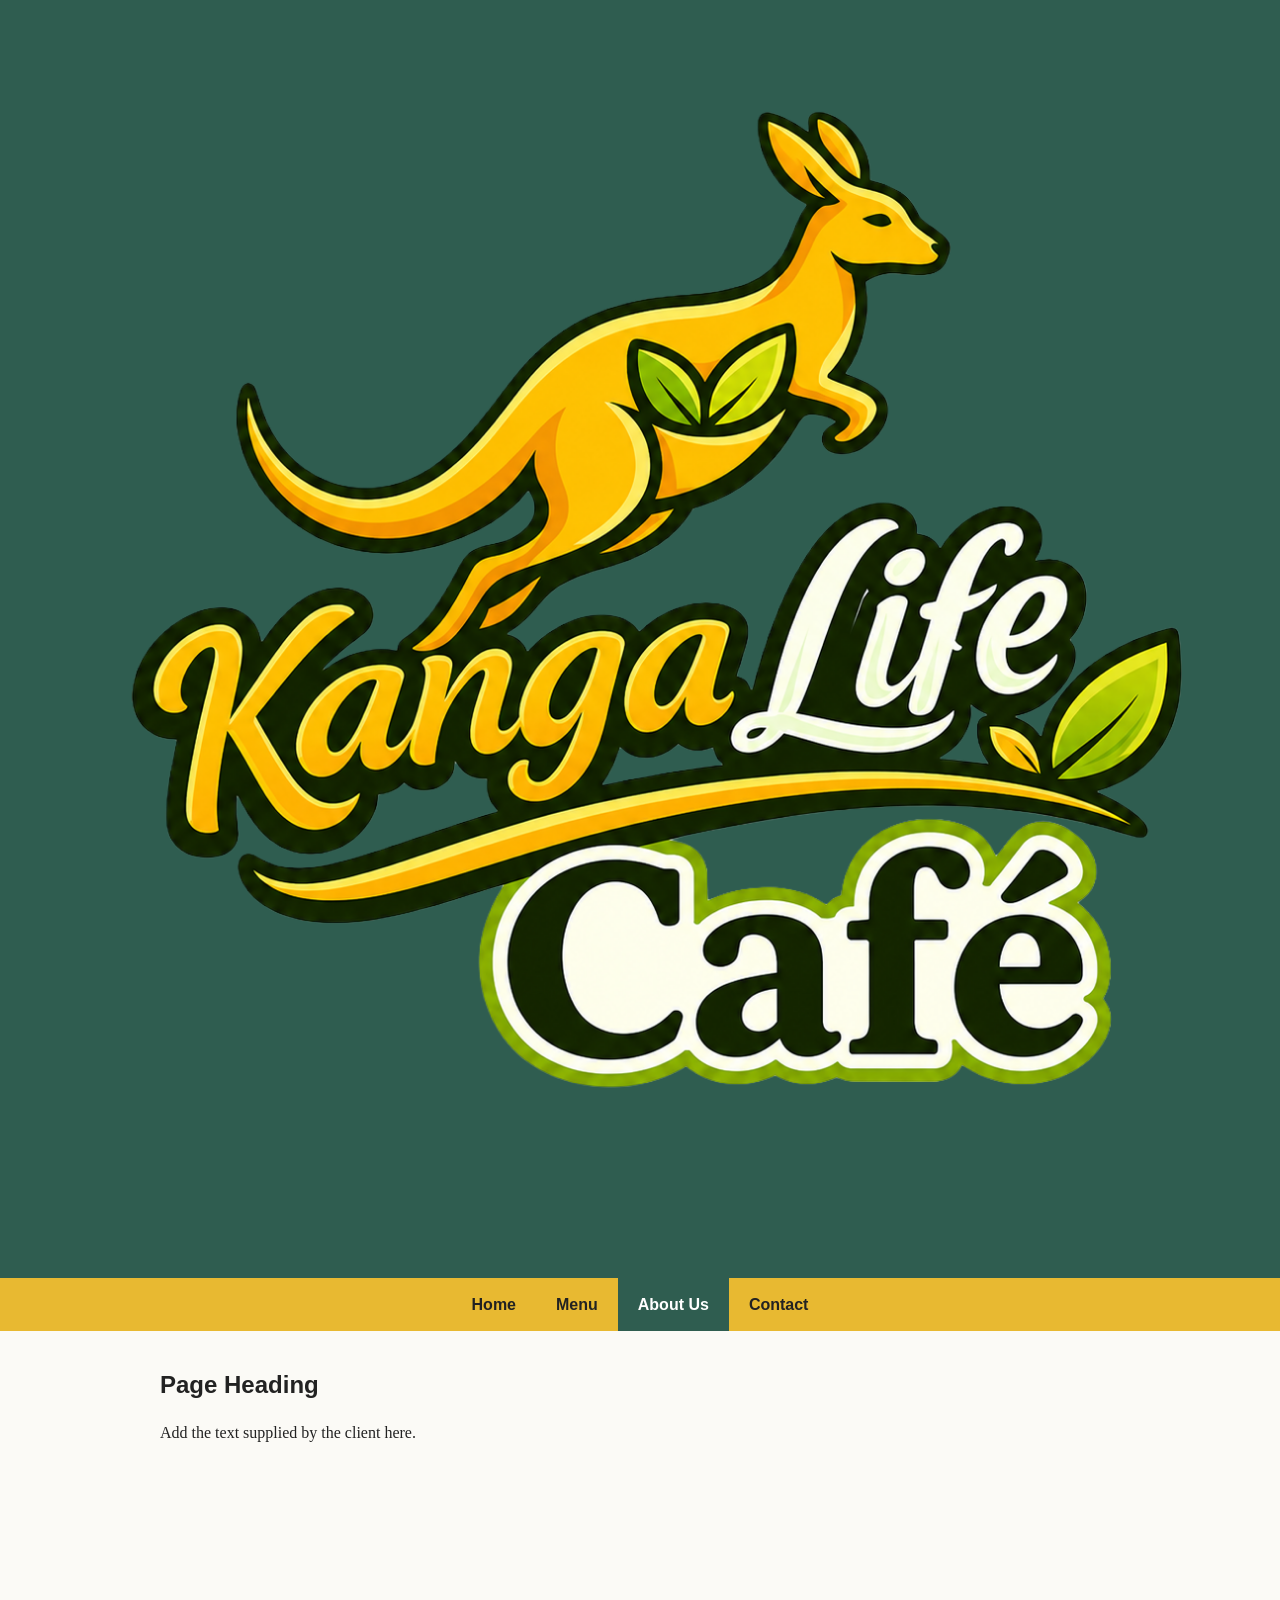
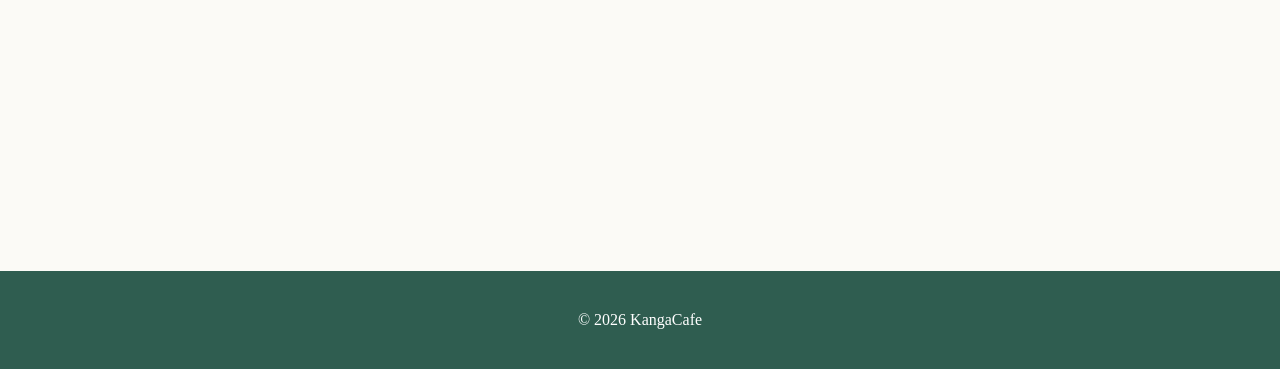
==== about.html @ fd99ebbf "new file:   about.html 	new file:   contact.html 	new file:   index.html 	new file:   menu.html 	new" ====
<!DOCTYPE html>
<!-- KangaCafe starter template.
     Copy this file to create menu.html, about.html and contact.html. -->
<html lang="en">
<head>
  <meta charset="UTF-8">
  <meta name="viewport" content="width=device-width, initial-scale=1.0">

  <!-- Change the title on each page -->
  <title>About Us | KangaCafe</title>

  <!-- Links to the shared stylesheet. Keep this on every page. -->
  <link rel="stylesheet" href="style.css">
</head>

<body>

  <!-- Header: insert the logo here and link it to the Home page.
       Keep on every page. -->
  <header>
    	<a href="index.html">
          <img src="images/kanga-cafe-logo.png" alt="Kanga Cafe Logo">
			</a>	
  </header>

  <!-- Navigation: replace each # with the correct page link.
       Move class="active" to the link for the current page. -->
  <nav>
    <ul>
      <li><a href="index.html">Home</a></li>
      <li><a href="menu.html">Menu</a></li>
      <li><a href="about.html" class="active">About Us</a></li>
      <li><a href="contact.html">Contact</a></li>
    </ul>
  </nav>

  <!-- Main content: replace with this page's content from the client's email.
       Images go in the images folder. -->
  <main>

    <section>
      <h1>Page Heading</h1>
      <p>Add the text supplied by the client here.</p>
    </section>

  </main>

  <!-- Footer: add the footer text from the client's email. Keep on every page. -->
  <footer>
    <p>&copy; 2026 KangaCafe</p>
  </footer>

</body>
</html>
---- style.css ----
/* =========================================================
   KangaCafe - Stylesheet
   =========================================================
   This one file styles EVERY page of the website.
   Each HTML page links to it in the <head> with:

     <link rel="stylesheet" href="style.css">

   Change a style here and it changes on all pages.
   Keep this file in the same folder as your HTML files.
   ========================================================= */

/* =====================================================
   COLOURS - change them here and the whole site updates
   ===================================================== */
:root {
  --main-colour: #2f5d50;    /* eucalyptus green - header, footer */
  --accent-colour: #e8b931;  /* wattle yellow - navigation bar */
  --background: #fbfaf6;     /* page background */
  --text-colour: #222222;    /* normal text */
  --light-text: #ffffff;     /* text on green areas */
}

/* =====================================================
   BASIC PAGE SETUP
   ===================================================== */
* {
  box-sizing: border-box;
}

body {
  margin: 0;
  font-family: Georgia, "Times New Roman", serif;
  background-color: var(--background);
  color: var(--text-colour);
  line-height: 1.6;
}

h1, h2, h3 {
  font-family: Arial, Helvetica, sans-serif;
  line-height: 1.2;
}

img {
  max-width: 100%;
}

/* =====================================================
   HEADER - logo and cafe name
   ===================================================== */
header {
  background-color: var(--main-colour);
  padding: 15px 20px;
  text-align: center;
}

/* The logo is a link back to the Home page */
.logo {
  display: inline-flex;
  align-items: center;
  gap: 12px;
  color: var(--light-text);
  text-decoration: none;
}

.logo img {
  height: 90px;
  width: auto;
}

.logo span {
  font-family: Arial, Helvetica, sans-serif;
  font-size: 2.2rem;
  font-weight: bold;
}

/* =====================================================
   NAVIGATION BAR
   ===================================================== */
nav {
  background-color: var(--accent-colour);
}

nav ul {
  list-style: none;
  margin: 0;
  padding: 0;
  display: flex;
  justify-content: center;
  flex-wrap: wrap;
}

nav a {
  display: block;
  padding: 14px 20px;
  color: var(--text-colour);
  text-decoration: none;
  font-family: Arial, Helvetica, sans-serif;
  font-weight: bold;
}

/* Highlight when the mouse is over a link */
nav a:hover,
nav a:focus {
  background-color: var(--main-colour);
  color: var(--light-text);
}

/* Highlight the page you are currently on */
nav a.active {
  background-color: var(--main-colour);
  color: var(--light-text);
}

/* =====================================================
   MAIN CONTENT AREA
   ===================================================== */
main {
  max-width: 1000px;
  margin: 0 auto;
  padding: 20px;
  min-height: 60vh;
}

section {
  margin-bottom: 40px;
}

/* =====================================================
   ADD YOUR OWN STYLES BELOW
   e.g. for tables, menu items, staff profiles and forms
   ===================================================== */



/* =====================================================
   FOOTER
   ===================================================== */
footer {
  background-color: var(--main-colour);
  color: var(--light-text);
  text-align: center;
  padding: 20px;
}
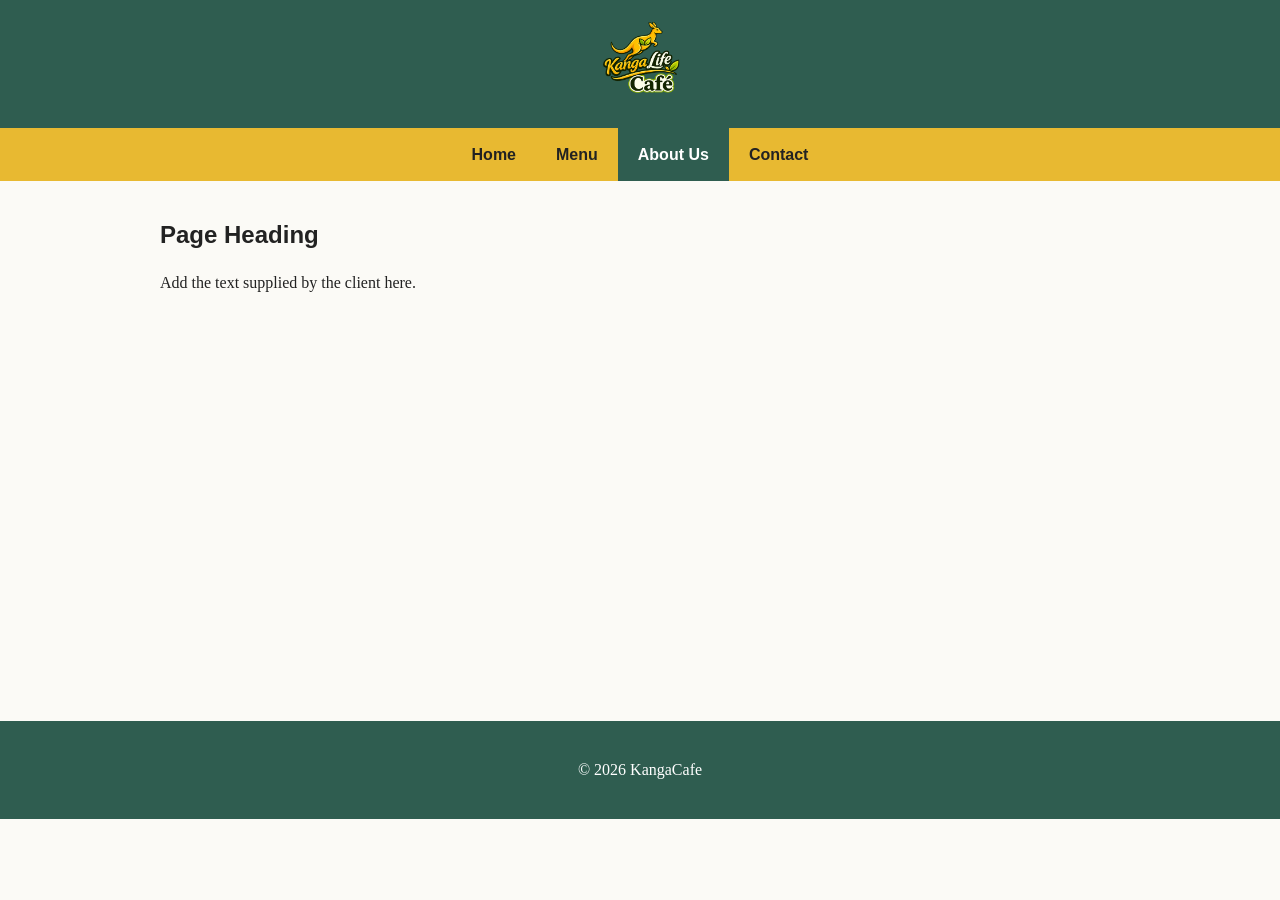
==== commit 07b46ee0: "modified:   about.html 	modified:   contact.html 	modified:   menu.html fixed header logo stying on " ====
--- a/about.html
+++ b/about.html
@@ -15,13 +15,13 @@
 
 <body>
 
-  <!-- Header: insert the logo here and link it to the Home page.
+ <!-- Header: insert the logo here and link it to the Home page.
        Keep on every page. -->
   <header>
-    	<a href="index.html">
-          <img src="images/kanga-cafe-logo.png" alt="Kanga Cafe Logo">
-			</a>	
-  </header>
+    	<a href="index.html" class="logo">
+				<img src="images/kanga-cafe-logo.png" alt="Kanga Cafe Logo" class="logo">
+			</a>
+	</header>
 
   <!-- Navigation: replace each # with the correct page link.
        Move class="active" to the link for the current page. -->
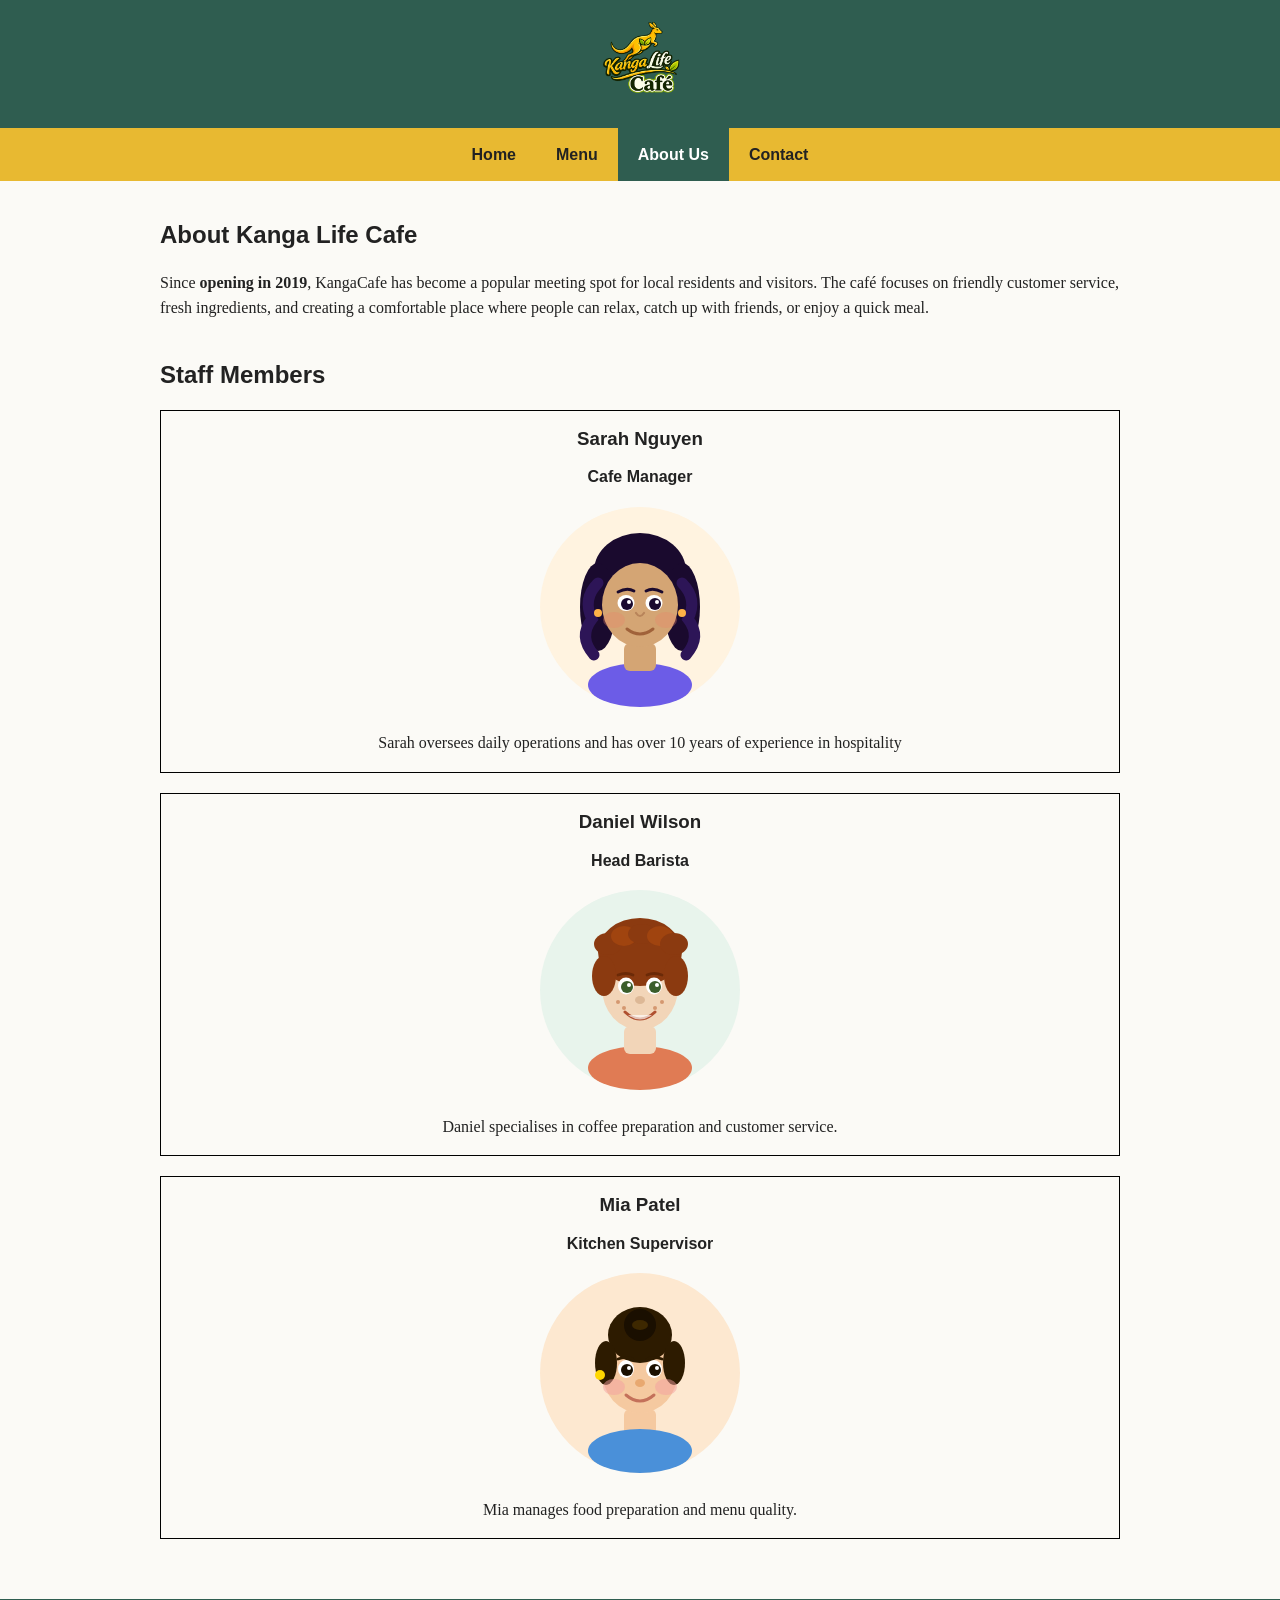
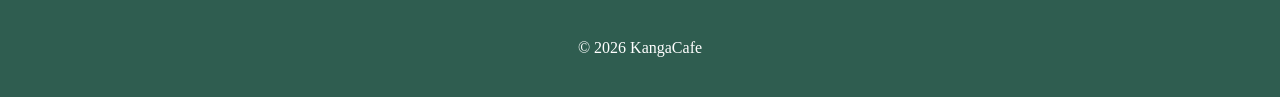
==== commit 585ff8c1: "Added "about" information Added staff member pics + bios Needed to rename some .svg images to match " ====
--- a/about.html
+++ b/about.html
@@ -39,9 +39,32 @@
   <main>
 
     <section>
-      <h1>Page Heading</h1>
-      <p>Add the text supplied by the client here.</p>
+      <h1>About Kanga Life Cafe</h1>
+      <p>Since <strong>opening in 2019</strong>, KangaCafe has become a popular meeting spot for local residents and visitors. The café focuses on friendly customer service, fresh ingredients, and creating a comfortable place where people can relax, catch up with friends, or enjoy a quick meal. </p>
     </section>
+
+    <section>
+      <h2>Staff Members</h2>
+      <article class="menu-item">
+        <h3>Sarah Nguyen</h3>
+        <h4>Cafe Manager</h4>
+        <img src="images/sarah.svg" alt="A portrait of Sarah Nguyen.">
+        <p>Sarah oversees daily operations and has over 10 years of experience in hospitality</p>
+      </article>
+
+      <article class="menu-item">
+        <h3>Daniel Wilson</h3>
+        <h4>Head Barista</h4>
+        <img src="images/daniel.svg" alt="A portrait of Daniel Wilson.">
+        <p>Daniel specialises in coffee preparation and customer service.</p>
+      </article>
+
+      <article class="menu-item">
+        <h3>Mia Patel</h3>
+        <h4>Kitchen Supervisor</h4>
+        <img src="images/mia.svg" alt="A portrait of Mia Patel.">
+      <p>Mia manages food preparation and menu quality.</p>
+      </article>
 
   </main>
 
--- a/style.css
+++ b/style.css
@@ -131,7 +131,24 @@
    e.g. for tables, menu items, staff profiles and forms
    ===================================================== */
 
+/*Formatting a card for each menu item*/
 
+.menu-item {
+  border: 1px black solid;
+  text-align:center;
+  margin-block: 20px;
+}
+
+.menu-item h2, h3, h4 {
+  font-family: Arial, Helvetica, sans-serif;
+  line-height: 1;
+  font-size-adjust: 80%;
+  padding-block: 0px;
+}
+
+.menu-item img {
+  max-width: 200px;
+}
 
 /* =====================================================
    FOOTER
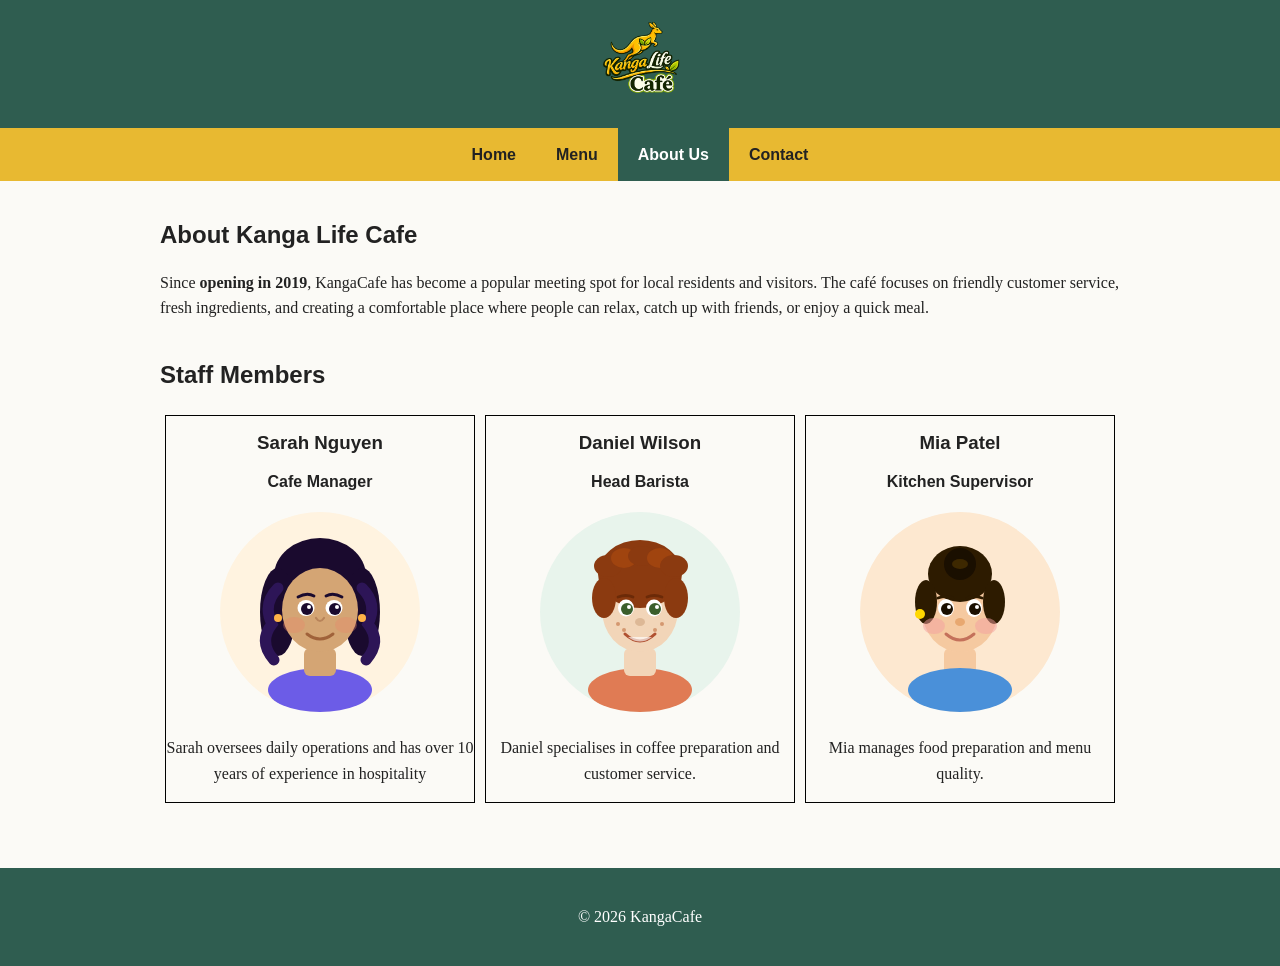
==== commit c5c7526d: "finished placeholder "contact us" form on contact.html included styling for forms on style.css modif" ====
--- a/about.html
+++ b/about.html
@@ -2,6 +2,7 @@
 <!-- KangaCafe starter template.
      Copy this file to create menu.html, about.html and contact.html. -->
 <html lang="en">
+
 <head>
   <meta charset="UTF-8">
   <meta name="viewport" content="width=device-width, initial-scale=1.0">
@@ -15,13 +16,13 @@
 
 <body>
 
- <!-- Header: insert the logo here and link it to the Home page.
+  <!-- Header: insert the logo here and link it to the Home page.
        Keep on every page. -->
   <header>
-    	<a href="index.html" class="logo">
-				<img src="images/kanga-cafe-logo.png" alt="Kanga Cafe Logo" class="logo">
-			</a>
-	</header>
+    <a href="index.html" class="logo">
+      <img src="images/kanga-cafe-logo.png" alt="Kanga Cafe Logo" class="logo">
+    </a>
+  </header>
 
   <!-- Navigation: replace each # with the correct page link.
        Move class="active" to the link for the current page. -->
@@ -40,30 +41,37 @@
 
     <section>
       <h1>About Kanga Life Cafe</h1>
-      <p>Since <strong>opening in 2019</strong>, KangaCafe has become a popular meeting spot for local residents and visitors. The café focuses on friendly customer service, fresh ingredients, and creating a comfortable place where people can relax, catch up with friends, or enjoy a quick meal. </p>
+      <p>Since <strong>opening in 2019</strong>, KangaCafe has become a popular meeting spot for local residents and
+        visitors. The café focuses on friendly customer service, fresh ingredients, and creating a comfortable place
+        where people can relax, catch up with friends, or enjoy a quick meal.</p>
     </section>
 
-    <section>
-      <h2>Staff Members</h2>
-      <article class="menu-item">
+
+    <h2>Staff Members</h2>
+
+    <!-- parent section class="staff-cards" creates the flex box with side-by-side 
+     cards defined by article class="card"-->
+
+    <section class="staff-cards">
+      <article class="card">
         <h3>Sarah Nguyen</h3>
         <h4>Cafe Manager</h4>
         <img src="images/sarah.svg" alt="A portrait of Sarah Nguyen.">
         <p>Sarah oversees daily operations and has over 10 years of experience in hospitality</p>
       </article>
 
-      <article class="menu-item">
+      <article class="card">
         <h3>Daniel Wilson</h3>
         <h4>Head Barista</h4>
         <img src="images/daniel.svg" alt="A portrait of Daniel Wilson.">
         <p>Daniel specialises in coffee preparation and customer service.</p>
       </article>
 
-      <article class="menu-item">
+      <article class="card">
         <h3>Mia Patel</h3>
         <h4>Kitchen Supervisor</h4>
         <img src="images/mia.svg" alt="A portrait of Mia Patel.">
-      <p>Mia manages food preparation and menu quality.</p>
+        <p>Mia manages food preparation and menu quality.</p>
       </article>
 
   </main>
@@ -74,4 +82,5 @@
   </footer>
 
 </body>
-</html>
+
+</html>
--- a/style.css
+++ b/style.css
@@ -131,25 +131,50 @@
    e.g. for tables, menu items, staff profiles and forms
    ===================================================== */
 
-/*Formatting a card for each menu item*/
+/*parent styles for menu.html and about.html cards*/
 
-.menu-item {
+.staff-cards {
+  display: flex;
+}
+
+.menu-cards {
+  display: flex;
+  flex-direction: column;
+  max-width: 35em;
+  align-content: center;
+  margin: auto;
+}
+
+/*Formatting a cards for each menu item*/
+
+.card {
   border: 1px black solid;
   text-align:center;
-  margin-block: 20px;
+  margin:5px;
+  flex: 1;
 }
 
-.menu-item h2, h3, h4 {
+.card h2, h3, h4 {
   font-family: Arial, Helvetica, sans-serif;
   line-height: 1;
   font-size-adjust: 80%;
   padding-block: 0px;
 }
 
-.menu-item img {
+.card img {
   max-width: 200px;
 }
 
+/*styles for the input form on the "contact us" page*/
+
+input, textarea {
+  width: 25em;
+  resize: none;
+}
+
+input[type="submit"] {
+  width: fit-content;
+}
 /* =====================================================
    FOOTER
    ===================================================== */
